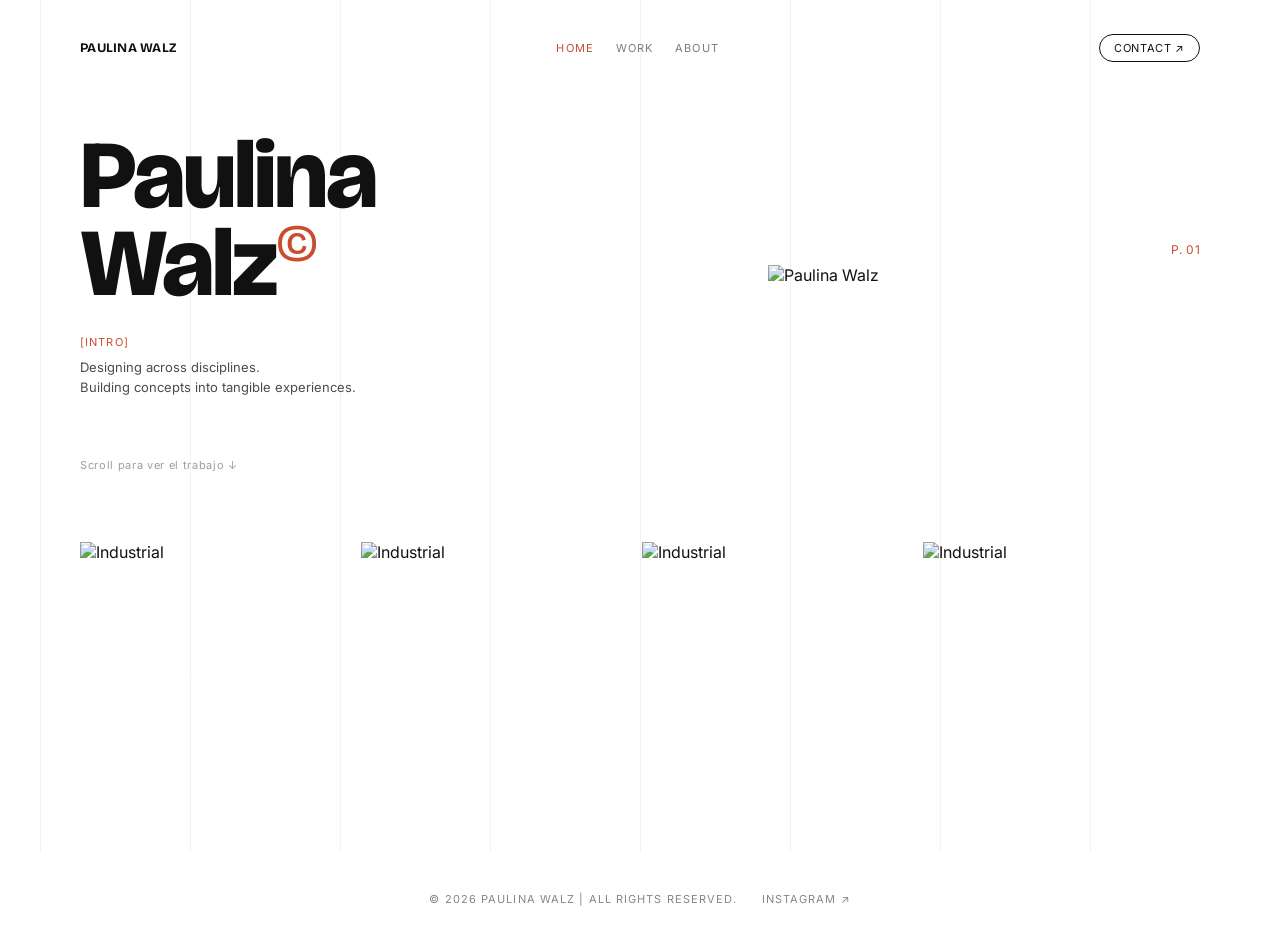
==== index.html @ 1fa39477 "Add files via upload" ====
<!DOCTYPE html>
<html lang="es">
<head>
  <meta charset="UTF-8">
  <meta name="viewport" content="width=device-width, initial-scale=1.0">
  <title>Paulina Walz — Portfolio</title>
  <link rel="preconnect" href="https://fonts.googleapis.com">
  <link rel="preconnect" href="https://fonts.gstatic.com" crossorigin>
  <link href="https://fonts.googleapis.com/css2?family=Bricolage+Grotesque:opsz,wght@12..96,400;12..96,500;12..96,800&family=Inter:wght@400;500;600&display=swap" rel="stylesheet">
  <link rel="stylesheet" href="style.css">
  <style>
    .hero { position: relative; z-index: 2; display: grid; grid-template-columns: 1.5fr 1fr; gap: 40px; align-items: center; margin-top: 20px; }
    .hero h1 { font-size: 96px; letter-spacing: -.02em; line-height: .92; }
    .hero h1 .mark { color: var(--accent); font-weight: 400; font-size: .5em; vertical-align: top; }
    .intro { margin-top: 26px; max-width: 340px; }
    .intro .label { font-size: 11px; letter-spacing: .1em; color: var(--accent); margin-bottom: 8px; }
    .intro p { font-size: 13px; line-height: 1.6; opacity: .75; margin: 0; }

    .photo-col { position: relative; }
    .photo-col .idx { font-size: 12px; letter-spacing: .04em; color: var(--accent); margin-bottom: 8px; text-align: right; }
    .photo-col .frame { height: 340px; }

    .scroll-cue { position: relative; z-index: 2; margin-top: 60px; font-size: 11px; letter-spacing: .06em; opacity: .4; }

    .strip { display: grid; grid-template-columns: repeat(4, 1fr); gap: 4px; margin-top: 70px; }
    .strip .thumb { height: 150px; position: relative; }
    .strip .thumb span { position: absolute; left: 12px; bottom: 10px; font-size: 11px; color: rgba(255,255,255,.85); }
  </style>
</head>
<body>

  <div class="page">
    <div class="gridlines"><div></div><div></div><div></div><div></div><div></div><div></div><div></div><div></div></div>

    <nav class="nav-strip">
      <div class="brand">PAULINA WALZ</div>
      <div class="links">
        <a href="index.html" class="active">HOME</a>
       <a href="#work">WORK</a>
        <a href="about.html">ABOUT</a>
      </div>
      <a class="contact-pill" href="mailto:hola@paulinawalz.com">CONTACT ↗</a>
    </nav>

    <div class="hero">
      <div>
        <h1>Paulina<br>Walz<span class="mark">©</span></h1>
        <div class="intro">
          <div class="label">[INTRO]</div>
          <p>Designing across disciplines.<br>Building concepts into tangible experiences.</p>
        </div>
      </div>
      <div class="photo-col">
        <div class="idx">P. 01</div>
        <img class="ph-photo frame" src="imagenes/fotoportfolio3.png" alt="Paulina Walz"> 
      </div>
    </div>

    <div class="scroll-cue">Scroll para ver el trabajo ↓</div>
<section id="work" class="project-gallery">
 
    <div class="strip">
      <a class="thumb ph-photo" href="flat.html">
  <img src="imagenes/flatportfolio.png" alt="Industrial">
  <span>Industrial Design — 01</span>
</a>

  <a class="thumb ph-photo" href="abismo.html">
  <img src="imagenes/DSCN5634.jpg" alt="Industrial">
  <span>Fashion Design — 02</span>
</a>

  <a class="thumb ph-photo" href="guacamolito.html">
  <img src="imagenes/fotoguacamolito.png" alt="Industrial">
  <span>Brand Identity — 03</span>
</a>

  <a class="thumb ph-photo" href="refugio.html">
   <img src="imagenes/REFUGIO.png" alt="Industrial">
  <span>Urban Design — 04</span>
</a>
</section>
 </div>
     
  </div>
   <footer class="footer">
  <span>© 2026 Paulina Walz | All rights reserved.</span>
  <a href="https://www.instagram.com/portfoliopwalz?igsh=MnhvOWR4dHEwazV2&utm_source=qr" target="_blank">INSTAGRAM ↗</a>
</footer>

</body>
</html>
---- style.css ----
/* ===== Base ===== */
:root {
  --ink: #111111;
  --accent: #C84E2F;
  --bg: #FFFFFF;
  --border: #eeeeee;
}

* { box-sizing: border-box; }

body {
  margin: 0;
  font-family: 'Inter', sans-serif;
  color: var(--ink);
  background: var(--bg);
}

h1, h2, h3 {
  font-family: 'Bricolage Grotesque', sans-serif;
  font-weight: 800;
  margin: 0;
}

a { color: inherit; text-decoration: none; }

/* ===== Layout general ===== */
.page {
  max-width: 1200px;
  margin: 0 auto;
  padding: 34px 40px 60px;
  position: relative;
}

/* Líneas de grilla sutiles de fondo (opcional, decorativo) */
.gridlines {
  position: absolute;
  inset: 0;
  display: grid;
  grid-template-columns: repeat(8, 1fr);
  pointer-events: none;
  z-index: 0;
}
.gridlines div { border-left: 1px solid #f2f2f2; height: 100%; }

/* ===== Nav ===== */
.nav-strip {
  position: relative;
  z-index: 2;
  display: flex;
  justify-content: space-between;
  align-items: center;
  font-size: 11px;
  letter-spacing: .1em;
  margin-bottom: 70px;
}
.nav-strip .brand {
  font-family: 'Bricolage Grotesque', sans-serif;
  font-weight: 700;
  font-size: 13px;
  letter-spacing: .02em;
}
.nav-strip .links { display: flex; gap: 22px; }
.nav-strip .links a { opacity: .55; }
.nav-strip .links a.active { opacity: 1; color: var(--accent); }
.nav-strip .links a:hover { opacity: 1; }

.contact-pill {
  border: 1px solid var(--ink);
  border-radius: 999px;
  padding: 6px 14px;
  font-size: 11px;
  letter-spacing: .06em;
}
.contact-pill:hover { background: var(--ink); color: #fff; }

/* ===== Botón de volver ===== */
.back-link {
  font-size: 11px;
  letter-spacing: .08em;
  text-transform: uppercase;
  color: var(--accent);
  margin-bottom: 26px;
  display: inline-block;
}

.thumb {
  position: relative;
  overflow: hidden;
  /* tus dimensiones de ancho y alto aquí */
}

.thumb img {
  width: 100%;
  height: 100%;
  object-fit: cover; /* Hace lo mismo que background-size: cover pero para etiquetas <img> */
  object-position: center;
transition: transform 0.6s cubic-bezier(0.165, 0.84, 0.44, 1); 
}

/* 2. Qué pasa cuando el usuario pasa el mouse */
.thumb:hover img {
  transform: scale(1.05); /* Agranda la imagen un 5% */
}
.ph-photo.frame {
  position: relative; /* Clave para posicionar el texto encima */
  overflow: hidden;   /* Importante: para que la imagen recortada no se salga */
}

/* 2. LA SOLUCIÓN PARA LA IMAGEN (AQUÍ ESTÁ EL TRUCO) */
.ph-photo.frame img {
  width: 100%;    /* Obliga a la imagen a llenar el ancho */
  height: 100%;   /* Obliga a la imagen a llenar el alto */
  
  /* ESTA ES LA LÍNEA MÁGICA: */
  object-fit: cover; /* Escala la imagen para cubrir todo sin deformarla, recortando lo que sobre */
  object-position: center; /* Centra el recorte (opcional) */
}

/* 3. TU CSS PARA EL TEXTO (Lo mantenemos, ya que está perfecto) */
.ph-photo.frame .idx {
  position: absolute;
  bottom: 20px;
  left: 20px;
  color: white;
  text-transform: uppercase;
  font-size: 14px;
}

/*ABOUT PAGE*/
/* ===== SECTION: BIO (ABOUT) ===== */
.spread { 
  position: relative; 
  z-index: 2; 
  display: grid; 
  grid-template-columns: 1fr 1fr; 
  gap: 0; 
  margin-bottom: 100px; 
}

/* 1. Ajustamos la altura de la columna de la foto (de 460px a 380px) */
.spread .photo-col { 
  position: relative; 
  height: 380px; 
}

/* Agregamos overflow: hidden para que actúe como una máscara de recorte */
.spread .photo-col .frame { 
  position: absolute; 
  inset: 0; 
  border-radius: 1px; 
  overflow: hidden; 
}

/* Forzamos a tu imagen de perfil a rellenar el contenedor sin deformarse */
.spread .photo-col .frame .profile-img {
  width: 100%;
  height: 100%;
  object-fit: cover;
  object-position: center; /* Si te corta la cabeza, puedes cambiarlo por 'top' */
}

/* Aseguramos que el "P. 02" se mantenga visible por encima de la foto real */
.spread .photo-col .idx { 
  position: absolute; 
  top: 16px; 
  left: 16px; 
  font-size: 11px; 
  color: rgba(255,255,255,.9); 
  mix-blend-mode: difference; 
  z-index: 3; 
}

/* 2. Ajustamos la altura de la columna de texto (de 460px a 380px) */
.spread .text-col { 
  padding: 6px 0 0 46px; 
  display: flex; 
  flex-direction: column; 
  justify-content: flex-start; 
  height: 380px; 
}

.spread .label { 
  font-size: 11px; 
  letter-spacing: .1em; 
  text-transform: uppercase; 
  color: var(--accent); 
  margin-bottom: 14px; 
  font-weight: 600; 
}

.spread .bio p { 
  font-size: 16px; 
  line-height: 1.6; 
  opacity: .9; 
  max-width: 440px; 
  margin: 0 0 16px; 
  color: var(--ink); 
}

.spread .role { 
  font-size: 11px; 
  letter-spacing: .1em; 
  text-transform: uppercase; 
  opacity: .5; 
  margin-top: 40px; 
  padding-top: 20px; 
  border-top: 1px solid var(--border); 
}
.services-label { position: relative; z-index: 2; font-size: 11px; letter-spacing: .1em; text-transform: uppercase; color: var(--accent); margin-bottom: 16px; font-weight: 600; }

.services-grid { 
  position: relative; 
  z-index: 2; 
  display: grid; 
  grid-template-columns: repeat(2, 1fr); 
  gap: 0; 
  margin-bottom: 80px; 
}
.s-card { 
  border: 1px solid var(--border); 
  padding: 40px; 
  display: flex; 
  flex-direction: column; 
  justify-content: space-between; 
  min-height: 240px; 
  transition: all 0.3s ease; 
  background: transparent; 
}

/* AJUSTE: Evita el doble borde interno (vertical y horizontal) al juntar las tarjetas */
.services-grid .s-card:nth-child(even) { border-left: none; }
.services-grid .s-card:nth-child(n+3) { border-top: none; }

.s-card:hover { background: var(--ink); color: var(--bg); border-color: var(--ink); transform: translateY(-4px); }
.s-card .idx { font-family: 'Bricolage Grotesque', sans-serif; font-size: 32px; font-weight: 800; opacity: 0.2; transition: opacity 0.3s ease; }
.s-card:hover .idx { opacity: 0.5; color: var(--accent); }
.s-card .info h3 { font-family: 'Bricolage Grotesque', sans-serif; font-size: 28px; margin-bottom: 8px; }
.s-card .info p { font-size: 15px; opacity: .7; margin: 0; line-height: 1.5; }

.tools-list { position: relative; z-index: 2; display: flex; flex-wrap: wrap; gap: 16px; margin-bottom: 64px; }
.tools-list span { font-size: 15px; border: 1px solid var(--ink); border-radius: 999px; padding: 12px 28px; background: transparent; transition: all 0.2s ease; font-weight: 500; }
.tools-list span:hover { background: var(--accent); color: var(--bg); border-color: var(--accent); }

/* ===== SECTION: CV DATA ===== */
.cv-footer-grid { 
  position: relative; 
  z-index: 2; 
  display: grid; 
  grid-template-columns: repeat(3, 1fr); 
  /* AJUSTE: Quitamos el gap para que las 3 columnas se alineen con la grilla */
  gap: 0; 
  border-top: 1px solid var(--border); 
  padding-top: 32px; 
  margin-bottom: 80px; 
}

/* AJUSTE: Padding interno para que el texto de las columnas no se toque entre sí */
.cv-footer-grid > div {
  padding-right: 40px;
  box-sizing: border-box;
}
.cv-footer-grid > div:last-child {
  padding-right: 0;
}

.cv-cat { font-size: 11px; letter-spacing: .1em; text-transform: uppercase; color: var(--accent); margin-bottom: 12px; font-weight: 600; }
.cv-item { font-size: 14px; opacity: .8; line-height: 1.6; }
.cv-item b { display: block; color: var(--ink); margin-bottom: 4px; }

/* ===== FOOTER CTA ===== */
.cta { position: relative; z-index: 2; text-align: center; padding: 64px 0 32px; border-top: 1px solid var(--border); }
.cta .lead { font-size: 11px; letter-spacing: .1em; text-transform: uppercase; opacity: .5; margin-bottom: 16px; }
.cta h2 { font-size: 48px; letter-spacing: -.02em; transition: color 0.3s ease; }
.cta a { text-decoration: none; color: inherit; }
.cta a:hover h2 { color: var(--accent); }
.footer {
  display: flex;
  justify-content: center; /* Centra todo horizontalmente */
  align-items: center;     /* Centra los elementos verticalmente */
  gap: 24px;              /* Espaciado exacto entre el copyright y el link */
  
  padding: 40px 0;        /* Espacio arriba y abajo del footer */
  width: 100%;
  
  /* Estilo tipográfico para que combine con el resto de tu web */
  font-size: 11px;
  letter-spacing: .1em;
  text-transform: uppercase;
  opacity: .5;
}

.footer a {
  color: inherit;
  text-decoration: none;
  transition: opacity 0.2s ease;
}

/* Un sutil efecto hover para el link */
.footer a:hover {
  opacity: 1;
}

/* Asegura que en pantallas muy chicas no se rompa feo */
@media (max-width: 480px) {
  .footer {
    flex-direction: column; /* Solo se apila en celulares si no hay espacio */
    gap: 8px;
    text-align: center;
  }
}


/* ===== SECTION: PROJECT GALLERY (RITMO EDITORIAL) ===== */
.project-gallery {
  position: relative;
  z-index: 2;
  display: flex;
  flex-direction: column;
  gap: 80px; /* Separación elegante y aireada entre las filas de la galería */
  margin-bottom: 100px;
}

/* Estilo unificado para los epígrafes */
.photo-caption {
  font-size: 11px;
  letter-spacing: .08em;
  text-transform: uppercase;
  opacity: .5;
  margin-top: 12px;
  line-height: 1.4;
}

/* --- FILA 1: Imagen Hero (Impacto controlado) --- */
.project-gallery .img-full {
  display: flex;
  flex-direction: column;
  height: 520px; /* Aquí limitamos la altura para que no sea infinita */
  width: 100%;
}
.project-gallery .img-full img {
  flex: 1;
  min-height: 0;
  width: 100%;
  object-fit: cover;
  object-position: center;
}

/* --- FILA 2: Dos imágenes simétricas (50% y 50%) --- */
.project-gallery .img-row-2 {
  display: grid;
  grid-template-columns: 1fr 1fr;
  gap: 40px; /* Espaciado entre las dos columnas */
}
.project-gallery .img-row-2 > div {
  display: flex;
  flex-direction: column;
  height: 380px; /* Altura más baja para las imágenes secundarias */
}
.project-gallery .img-row-2 .ph-photo {
  flex: 1;
  min-height: 0;
  width: 100%;
  object-fit: cover;
  object-position: center;
}

/* --- FILA 3: Fila asimétrica (Layout editorial avanzado) --- */
.project-gallery .img-row-aside {
  display: grid;
  /* La primera columna es notablemente más ancha (1.4 veces) que la segunda */
  grid-template-columns: 1.4fr 1fr; 
  gap: 40px;
}
.project-gallery .img-row-aside > div {
  display: flex;
  flex-direction: column;
  height: 420px; /* Altura intermedia para jugar con los pesos visuales */
}
.project-gallery .img-row-aside .ph-photo {
  flex: 1;
  min-height: 0;
  width: 100%;
  object-fit: cover;
  object-position: center;
}

/* --- FILA 2 CON TRES COLUMNAS (Formato Retrato) --- */
.project-gallery .img-row-3 {
  display: grid;
  grid-template-columns: repeat(3, 1fr); /* Divide el espacio en 3 columnas exactamente iguales */
  gap: 32px; /* Reducimos levemente el espacio entre columnas para que no apriete el texto */
}

.project-gallery .img-row-3 > div {
  display: flex;
  flex-direction: column;
  height: 500px; /* Al dividir el ancho en 3, esta altura de 500px acentúa el formato vertical de revista */
}

.project-gallery .img-row-3 .ph-photo {
  flex: 1;
  min-height: 0;
  width: 100%;
  object-fit: cover;
  object-position: center;
}

.project-gallery .img-row-aside .ph-photo {
  flex: 1;
  min-height: 0;
  width: 100%;
  object-fit: cover; /* <-- Esto hace que el video se adapte igual que la foto */
  object-position: center;
}

html {
  scroll-behavior: smooth; /* Esto hace la magia del scroll elegante */
}
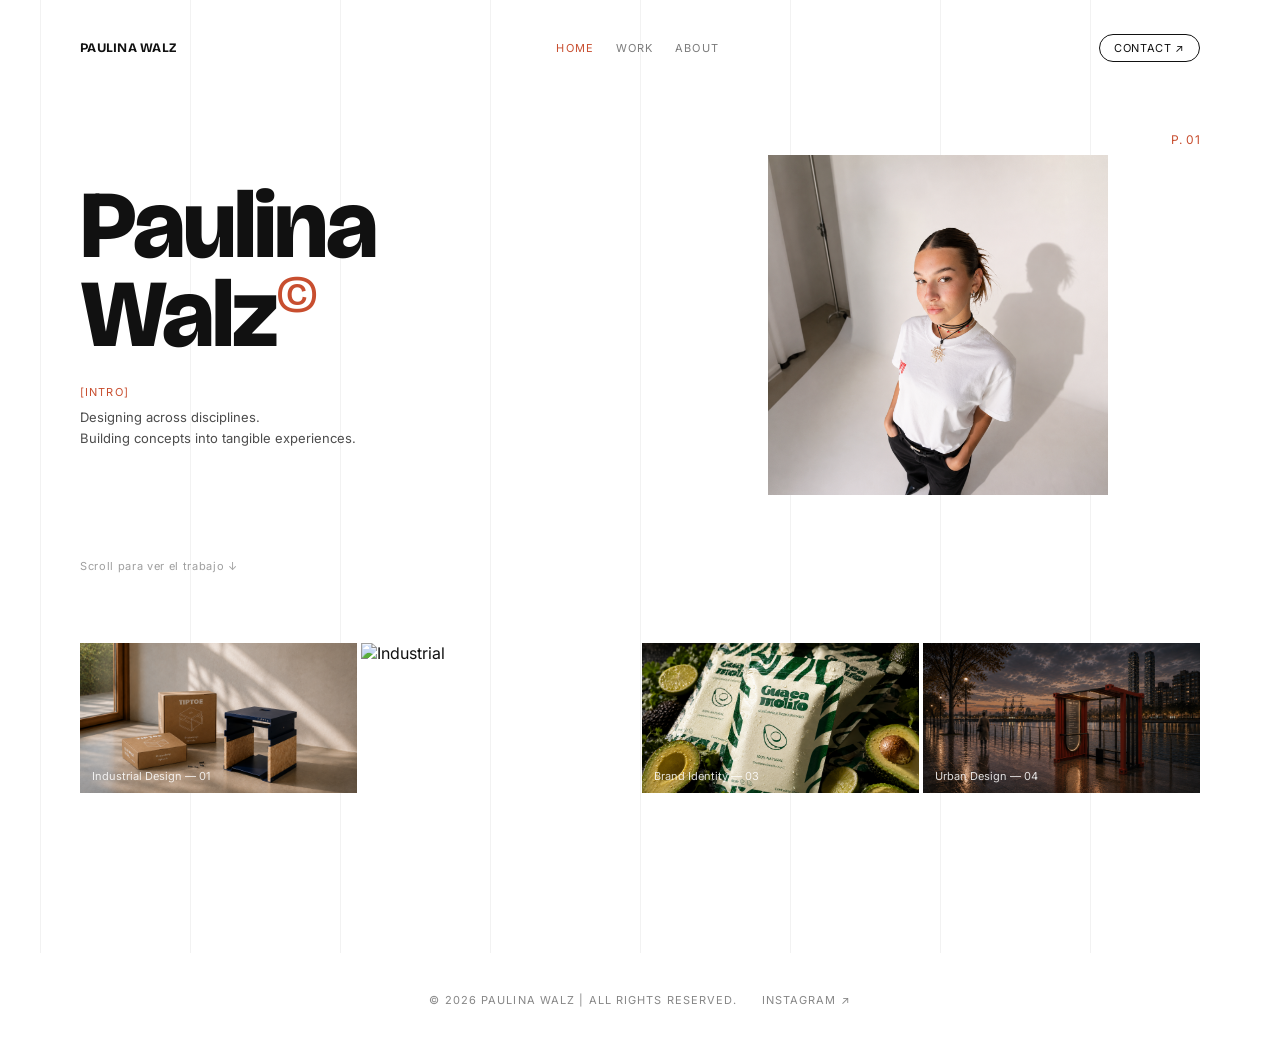
==== commit 77c55a1c: "Update index.html" ====
--- a/index.html
+++ b/index.html
@@ -39,7 +39,7 @@
        <a href="#work">WORK</a>
         <a href="about.html">ABOUT</a>
       </div>
-      <a class="contact-pill" href="mailto:hola@paulinawalz.com">CONTACT ↗</a>
+    <a class="contact-pill" href="https://mail.google.com/mail/?view=cm&fs=1&to=hola@paulinawalz.com" target="_blank">CONTACT ↗</a>
     </nav>
 
     <div class="hero">
